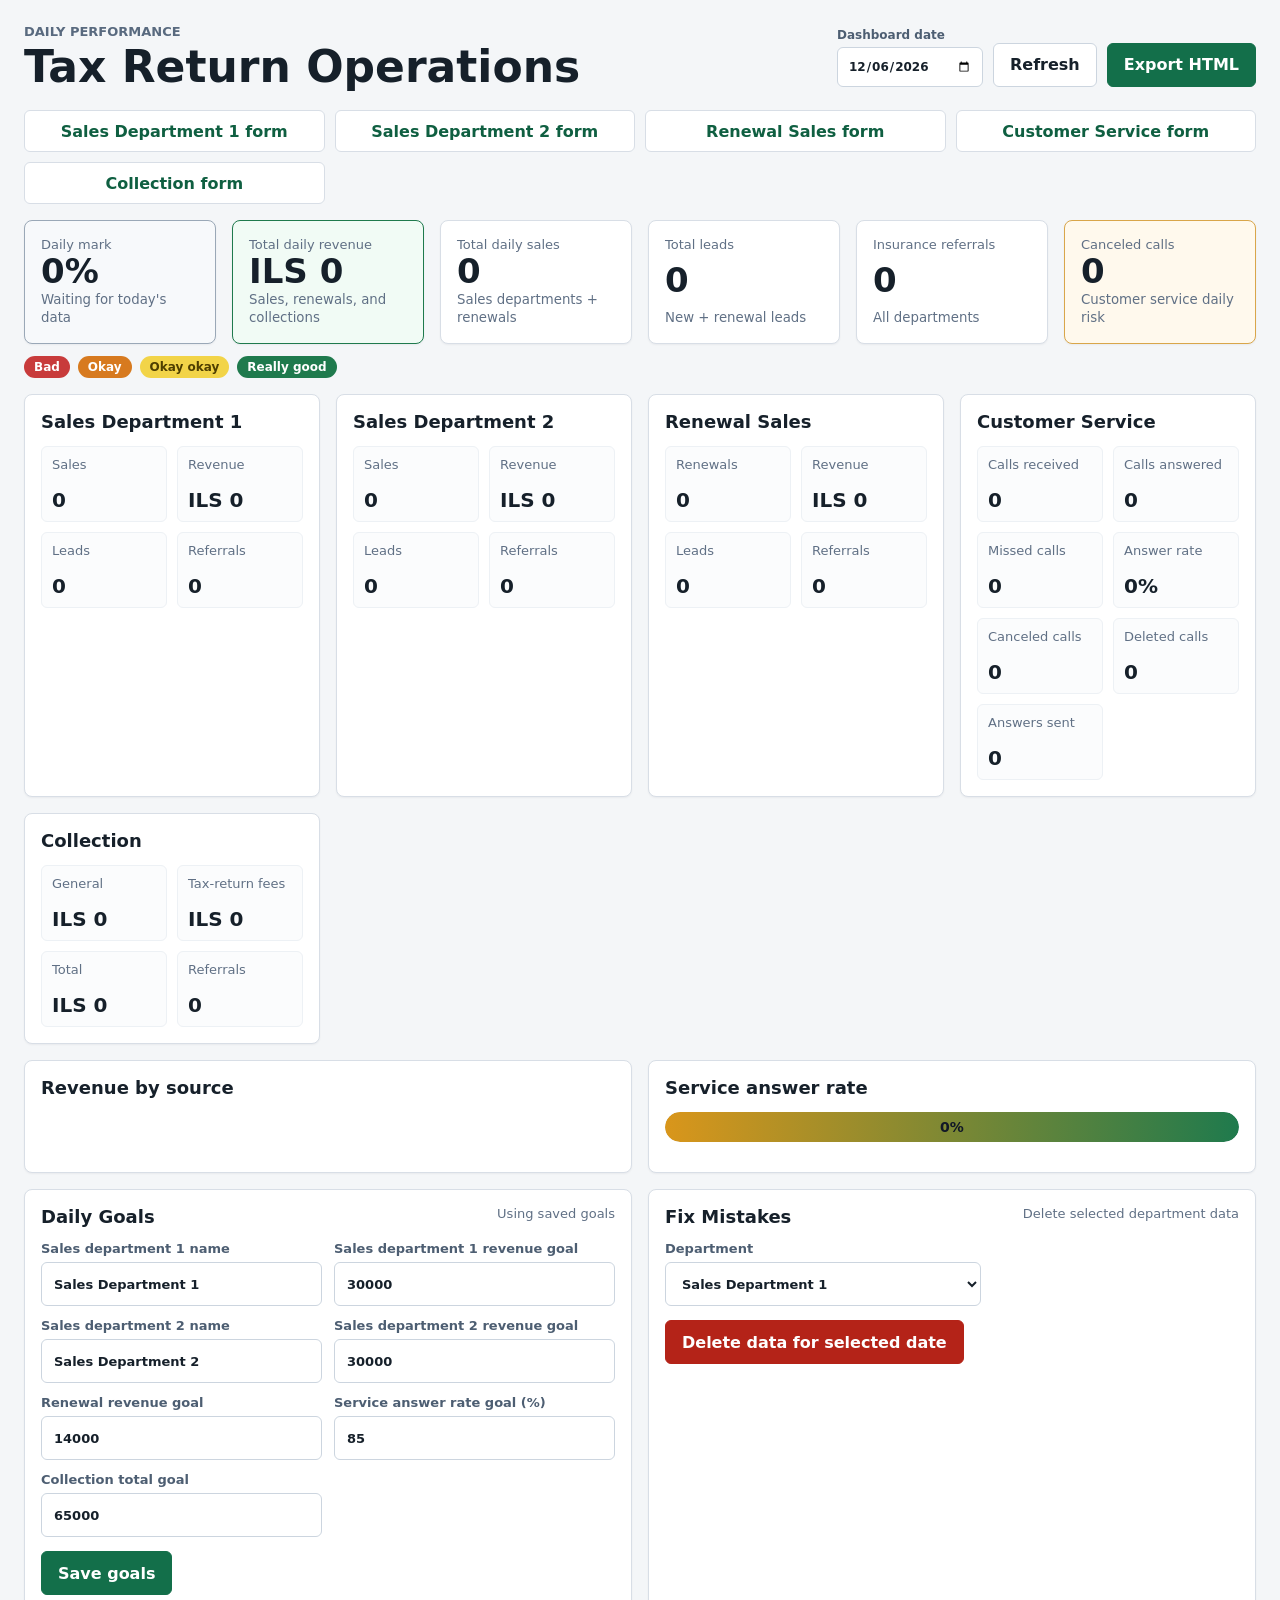
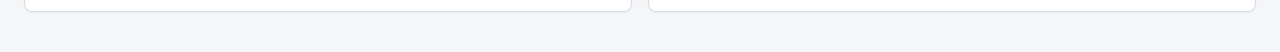
==== index.html @ f284b912 "Split sales department dashboard" ====
<!doctype html>
<html lang="en">
  <head>
    <meta charset="UTF-8" />
    <meta name="viewport" content="width=device-width, initial-scale=1.0" />
    <title>Daily Tax Return Dashboard</title>
    <link rel="stylesheet" href="styles.css" />
  </head>
  <body>
    <main class="app-shell">
      <header class="topbar">
        <div>
          <p class="eyebrow">Daily performance</p>
          <h1>Tax Return Operations</h1>
        </div>
        <div class="date-panel">
          <label>
            <span>Dashboard date</span>
            <input id="dashboardDate" type="date" />
          </label>
          <button id="refreshData" class="secondary-button" type="button">Refresh</button>
          <button id="exportHtml" class="primary-button" type="button">Export HTML</button>
        </div>
      </header>

      <section class="link-grid" aria-label="Department form links">
        <a id="newSalesFormLink" href="form.html?department=newSales">Sales Department 1 form</a>
        <a id="newSales2FormLink" href="form.html?department=newSales2">Sales Department 2 form</a>
        <a href="form.html?department=renewals">Renewal Sales form</a>
        <a href="form.html?department=service">Customer Service form</a>
        <a href="form.html?department=collection">Collection form</a>
      </section>

      <section class="summary-grid" aria-label="Executive summary">
        <article class="metric-card daily-mark-card">
          <span>Daily mark</span>
          <strong id="dailyMark">0%</strong>
          <small id="dailyMarkLabel">Waiting for today's data</small>
        </article>
        <article class="metric-card metric-card-money">
          <span>Total daily revenue</span>
          <strong id="totalRevenue">ILS 0</strong>
          <small>Sales, renewals, and collections</small>
        </article>
        <article class="metric-card">
          <span>Total daily sales</span>
          <strong id="totalSales">0</strong>
          <small>Sales departments + renewals</small>
        </article>
        <article class="metric-card">
          <span>Total leads</span>
          <strong id="totalLeads">0</strong>
          <small>New + renewal leads</small>
        </article>
        <article class="metric-card">
          <span>Insurance referrals</span>
          <strong id="totalReferrals">0</strong>
          <small>All departments</small>
        </article>
        <article class="metric-card metric-card-alert">
          <span>Canceled calls</span>
          <strong id="totalCancellations">0</strong>
          <small>Customer service daily risk</small>
        </article>
      </section>

      <section class="marker-legend" aria-label="Daily marker legend">
        <span class="marker marker-bad">Bad</span>
        <span class="marker marker-okay">Okay</span>
        <span class="marker marker-good">Okay okay</span>
        <span class="marker marker-great">Really good</span>
      </section>

      <section class="department-grid" aria-label="Department scorecards">
        <article class="department-card" data-department="newSales">
          <div class="department-header">
            <h2 id="newSalesTitle">Sales Department 1</h2>
            <span id="newSalesStatus"></span>
          </div>
          <div class="mini-metrics">
            <div><span>Sales</span><strong id="newSalesCount">0</strong></div>
            <div><span>Revenue</span><strong id="newSalesRevenue">ILS 0</strong></div>
            <div><span>Leads</span><strong id="newSalesLeads">0</strong></div>
            <div><span>Referrals</span><strong id="newSalesReferrals">0</strong></div>
          </div>
        </article>

        <article class="department-card" data-department="newSales2">
          <div class="department-header">
            <h2 id="newSales2Title">Sales Department 2</h2>
            <span id="newSales2Status"></span>
          </div>
          <div class="mini-metrics">
            <div><span>Sales</span><strong id="newSales2Count">0</strong></div>
            <div><span>Revenue</span><strong id="newSales2Revenue">ILS 0</strong></div>
            <div><span>Leads</span><strong id="newSales2Leads">0</strong></div>
            <div><span>Referrals</span><strong id="newSales2Referrals">0</strong></div>
          </div>
        </article>

        <article class="department-card" data-department="renewals">
          <div class="department-header">
            <h2>Renewal Sales</h2>
            <span id="renewalsStatus"></span>
          </div>
          <div class="mini-metrics">
            <div><span>Renewals</span><strong id="renewalSalesCount">0</strong></div>
            <div><span>Revenue</span><strong id="renewalRevenue">ILS 0</strong></div>
            <div><span>Leads</span><strong id="renewalLeads">0</strong></div>
            <div><span>Referrals</span><strong id="renewalReferrals">0</strong></div>
          </div>
        </article>

        <article class="department-card" data-department="service">
          <div class="department-header">
            <h2>Customer Service</h2>
            <span id="serviceStatus"></span>
          </div>
          <div class="mini-metrics">
            <div><span>Calls received</span><strong id="serviceIncoming">0</strong></div>
            <div><span>Calls answered</span><strong id="serviceAnswered">0</strong></div>
            <div><span>Missed calls</span><strong id="serviceMissed">0</strong></div>
            <div><span>Answer rate</span><strong id="serviceAnswerRate">0%</strong></div>
            <div><span>Canceled calls</span><strong id="serviceCanceled">0</strong></div>
            <div><span>Deleted calls</span><strong id="serviceDeleted">0</strong></div>
            <div><span>Answers sent</span><strong id="serviceAnswers">0</strong></div>
          </div>
        </article>

        <article class="department-card" data-department="collection">
          <div class="department-header">
            <h2>Collection</h2>
            <span id="collectionStatus"></span>
          </div>
          <div class="mini-metrics">
            <div><span>General</span><strong id="collectionGeneral">ILS 0</strong></div>
            <div><span>Tax-return fees</span><strong id="collectionTaxReturn">ILS 0</strong></div>
            <div><span>Total</span><strong id="collectionTotal">ILS 0</strong></div>
            <div><span>Referrals</span><strong id="collectionReferrals">0</strong></div>
          </div>
        </article>
      </section>

      <section class="visual-grid" aria-label="Management visuals">
        <article class="panel">
          <div class="panel-header">
            <h2>Revenue by source</h2>
            <span id="revenueTotalLabel"></span>
          </div>
          <div id="revenueBars" class="bar-list"></div>
        </article>

        <article class="panel">
          <div class="panel-header">
            <h2>Service answer rate</h2>
            <span id="answerRateLabel"></span>
          </div>
          <div class="gauge">
            <div id="answerRateGauge" class="gauge-fill"></div>
            <strong id="answerRateGaugeText">0%</strong>
          </div>
          <div id="serviceRiskList" class="risk-list"></div>
        </article>
      </section>

      <section class="management-grid" aria-label="Dashboard management">
        <article class="panel">
          <div class="panel-header">
            <h2>Daily Goals</h2>
            <span id="goalStatus">Using saved goals</span>
          </div>
          <div class="settings-grid">
            <label>
              <span>Sales department 1 name</span>
              <input id="salesDepartmentOneName" type="text" maxlength="40" />
            </label>
            <label>
              <span>Sales department 1 revenue goal</span>
              <input id="goalNewSalesRevenue" type="number" min="0" step="1" />
            </label>
            <label>
              <span>Sales department 2 name</span>
              <input id="salesDepartmentTwoName" type="text" maxlength="40" />
            </label>
            <label>
              <span>Sales department 2 revenue goal</span>
              <input id="goalNewSales2Revenue" type="number" min="0" step="1" />
            </label>
            <label>
              <span>Renewal revenue goal</span>
              <input id="goalRenewalRevenue" type="number" min="0" step="1" />
            </label>
            <label>
              <span>Service answer rate goal (%)</span>
              <input id="goalServiceAnswerRate" type="number" min="0" max="100" step="1" />
            </label>
            <label>
              <span>Collection total goal</span>
              <input id="goalCollectionTotal" type="number" min="0" step="1" />
            </label>
          </div>
          <div class="panel-actions">
            <button id="saveGoals" class="primary-button" type="button">Save goals</button>
          </div>
        </article>

        <article class="panel">
          <div class="panel-header">
            <h2>Fix Mistakes</h2>
            <span id="deleteStatus">Delete selected department data</span>
          </div>
          <div class="settings-grid settings-grid-compact">
            <label>
              <span>Department</span>
              <select id="deleteDepartment">
                <option value="newSales">Sales Department 1</option>
                <option value="newSales2">Sales Department 2</option>
                <option value="renewals">Renewal Sales</option>
                <option value="service">Customer Service</option>
                <option value="collection">Collection</option>
              </select>
            </label>
          </div>
          <div class="panel-actions">
            <button id="deleteDepartmentData" class="danger-button" type="button">Delete data for selected date</button>
          </div>
        </article>
      </section>

    </main>

    <script src="config.js"></script>
    <script src="app.js"></script>
  </body>
</html>
---- styles.css ----
:root {
  color: #16202a;
  background: #f4f6f8;
  font-family: Inter, ui-sans-serif, system-ui, -apple-system, BlinkMacSystemFont, "Segoe UI", sans-serif;
  font-synthesis: none;
  text-rendering: optimizeLegibility;
}

* {
  box-sizing: border-box;
}

body {
  margin: 0;
  min-width: 320px;
  min-height: 100vh;
}

button,
input,
select {
  font: inherit;
}

button,
a,
input,
select {
  -webkit-tap-highlight-color: transparent;
}

.app-shell {
  width: min(1500px, 100%);
  margin: 0 auto;
  padding: 24px;
}

.topbar {
  display: flex;
  align-items: center;
  justify-content: space-between;
  gap: 18px;
  margin-bottom: 20px;
}

.eyebrow {
  margin: 0 0 5px;
  color: #596a7f;
  font-size: 13px;
  font-weight: 800;
  letter-spacing: 0;
  text-transform: uppercase;
}

h1,
h2,
p {
  margin: 0;
  letter-spacing: 0;
}

h1 {
  font-size: clamp(28px, 4vw, 44px);
  line-height: 1.05;
}

h2 {
  font-size: 18px;
}

.date-panel {
  display: flex;
  align-items: end;
  gap: 10px;
}

.date-panel label {
  display: grid;
  gap: 5px;
  color: #4d5e72;
  font-size: 12px;
  font-weight: 800;
}

.date-panel input {
  min-height: 40px;
  border: 1px solid #ccd5df;
  border-radius: 6px;
  padding: 0 10px;
  color: #16202a;
  background: #ffffff;
}

.file-button {
  min-height: 40px;
  display: inline-flex;
  align-items: center;
  justify-content: center;
  align-self: end;
  border: 1px solid #111827;
  border-radius: 6px;
  padding: 0 14px;
  color: #ffffff;
  background: #111827;
  cursor: pointer;
  white-space: nowrap;
}

.file-button span {
  color: #ffffff;
  font-size: 14px;
}

.file-button input {
  position: absolute;
  width: 1px;
  height: 1px;
  opacity: 0;
  pointer-events: none;
}

.primary-button {
  min-height: 44px;
  border: 1px solid #136f4a;
  border-radius: 6px;
  padding: 0 16px;
  color: #ffffff;
  background: #136f4a;
  cursor: pointer;
  font-weight: 800;
}

.secondary-button,
.secondary-link {
  min-height: 44px;
  display: inline-flex;
  align-items: center;
  justify-content: center;
  border: 1px solid #ccd5df;
  border-radius: 6px;
  padding: 0 16px;
  color: #16202a;
  background: #ffffff;
  cursor: pointer;
  font-weight: 800;
  text-decoration: none;
}

.danger-button {
  min-height: 44px;
  border: 1px solid #b42318;
  border-radius: 6px;
  padding: 0 16px;
  color: #ffffff;
  background: #b42318;
  cursor: pointer;
  font-weight: 800;
}

.link-grid {
  display: grid;
  grid-template-columns: repeat(4, minmax(0, 1fr));
  gap: 10px;
  margin-bottom: 16px;
}

.link-grid a {
  min-height: 42px;
  display: inline-flex;
  align-items: center;
  justify-content: center;
  border: 1px solid #d8dee6;
  border-radius: 6px;
  color: #0f5f41;
  background: #ffffff;
  font-weight: 800;
  text-decoration: none;
}

.link-grid a:hover,
.link-grid a:focus-visible {
  outline: 2px solid #9ac7b0;
  outline-offset: 2px;
}

.summary-grid,
.department-grid,
.visual-grid,
.management-grid {
  display: grid;
  gap: 16px;
}

.summary-grid {
  grid-template-columns: repeat(6, minmax(0, 1fr));
  margin-bottom: 16px;
}

.department-grid {
  grid-template-columns: repeat(4, minmax(0, 1fr));
  margin-bottom: 16px;
}

.visual-grid,
.management-grid {
  grid-template-columns: repeat(2, minmax(0, 1fr));
  margin-bottom: 16px;
}

.metric-card,
.department-card,
.panel {
  border: 1px solid #d8dee6;
  border-radius: 8px;
  background: #ffffff;
  box-shadow: 0 1px 2px rgba(16, 24, 40, 0.05);
}

.metric-card {
  min-height: 124px;
  display: flex;
  flex-direction: column;
  justify-content: space-between;
  padding: 16px;
  overflow: hidden;
}

.metric-card span,
.mini-metrics span,
.panel-header span,
.bar-meta,
.risk-list span {
  color: #607085;
  font-size: 13px;
}

.metric-card strong {
  font-size: clamp(24px, 3vw, 34px);
  line-height: 1.05;
}

.metric-card small {
  color: #607085;
  line-height: 1.35;
}

.metric-card-money {
  border-color: #1f7a4d;
  background: #f1fbf5;
}

.metric-card-alert {
  border-color: #d9a64a;
  background: #fff9ed;
}

.daily-mark-card {
  border-color: #9aa8b7;
  background: #f7f9fb;
}

.marker-card-bad {
  border-color: #c83b3b;
  background: #fff1f1;
}

.marker-card-okay {
  border-color: #d77a1f;
  background: #fff5eb;
}

.marker-card-good {
  border-color: #d6b21e;
  background: #fffbe8;
}

.marker-card-great {
  border-color: #1f7a4d;
  background: #f1fbf5;
}

.marker-legend {
  display: flex;
  gap: 8px;
  flex-wrap: wrap;
  margin: -4px 0 16px;
}

.marker {
  display: inline-flex;
  align-items: center;
  justify-content: center;
  border-radius: 999px;
  padding: 5px 10px;
  font-size: 12px;
  font-weight: 900;
  line-height: 1;
  white-space: nowrap;
}

.marker-bad {
  color: #ffffff;
  background: #c83b3b;
}

.marker-okay {
  color: #ffffff;
  background: #d77a1f;
}

.marker-good {
  color: #4f3f00;
  background: #f2d448;
}

.marker-great {
  color: #ffffff;
  background: #1f7a4d;
}

.department-card,
.panel {
  padding: 16px;
  min-width: 0;
}

.form-shell {
  width: min(920px, 100%);
}

.form-panel {
  margin-bottom: 16px;
}

.form-grid {
  display: grid;
  grid-template-columns: repeat(2, minmax(0, 1fr));
  gap: 14px;
  margin-bottom: 14px;
}

.form-grid label {
  display: grid;
  gap: 6px;
  color: #4d5e72;
  font-size: 13px;
  font-weight: 800;
}

.settings-grid {
  display: grid;
  grid-template-columns: repeat(2, minmax(0, 1fr));
  gap: 12px;
}

.settings-grid-compact {
  grid-template-columns: minmax(220px, 0.55fr);
}

.settings-grid label {
  display: grid;
  gap: 6px;
  color: #4d5e72;
  font-size: 13px;
  font-weight: 800;
}

.settings-grid input,
.settings-grid select {
  min-height: 44px;
  border: 1px solid #ccd5df;
  border-radius: 6px;
  padding: 0 12px;
  color: #16202a;
  background: #ffffff;
}

.panel-actions {
  display: flex;
  gap: 10px;
  flex-wrap: wrap;
  margin-top: 14px;
}

.form-grid input {
  min-height: 48px;
  border: 1px solid #ccd5df;
  border-radius: 6px;
  padding: 0 12px;
  color: #16202a;
  background: #ffffff;
  font-size: 16px;
}

.form-actions {
  display: flex;
  gap: 10px;
  flex-wrap: wrap;
}

.steps {
  margin: 0;
  padding-left: 20px;
  color: #344154;
  line-height: 1.7;
}

.department-header,
.panel-header {
  display: flex;
  align-items: flex-start;
  justify-content: space-between;
  gap: 12px;
  margin-bottom: 14px;
}

.department-header .marker {
  flex: 0 0 auto;
}

.mini-metrics {
  display: grid;
  grid-template-columns: repeat(2, minmax(0, 1fr));
  gap: 10px;
}

.mini-metrics div {
  min-height: 76px;
  display: grid;
  align-content: space-between;
  gap: 8px;
  border: 1px solid #edf1f5;
  border-radius: 6px;
  padding: 10px;
  background: #fbfcfd;
}

.mini-metrics strong {
  font-size: 20px;
  line-height: 1.1;
}

.bar-list {
  display: grid;
  gap: 14px;
}

.bar-row {
  display: grid;
  grid-template-columns: minmax(150px, 0.85fr) minmax(150px, 1.4fr) minmax(110px, auto);
  align-items: center;
  gap: 14px;
}

.bar-label {
  display: grid;
  gap: 3px;
  min-width: 0;
}

.bar-label strong {
  overflow: hidden;
  text-overflow: ellipsis;
  white-space: nowrap;
}

.bar-track {
  height: 13px;
  border-radius: 999px;
  overflow: hidden;
  background: #e7ecf2;
}

.bar-track div {
  height: 100%;
  border-radius: inherit;
  background: linear-gradient(90deg, #136f4a, #2f9e44);
}

.bar-value {
  text-align: right;
  font-weight: 800;
}

.gauge {
  position: relative;
  height: 30px;
  border-radius: 999px;
  overflow: hidden;
  background: #e7ecf2;
}

.gauge-fill {
  height: 100%;
  border-radius: inherit;
  background: linear-gradient(90deg, #d9961b, #1f7a4d);
}

.gauge strong {
  position: absolute;
  inset: 0;
  display: grid;
  place-items: center;
  color: #111827;
  font-size: 14px;
}

.risk-list {
  display: grid;
  gap: 10px;
  margin-top: 14px;
}

.risk-item {
  display: flex;
  justify-content: space-between;
  gap: 12px;
  border: 1px solid #edf1f5;
  border-radius: 6px;
  padding: 10px 12px;
  background: #fbfcfd;
}

.table-wrap {
  width: 100%;
  overflow-x: auto;
}

table {
  width: 100%;
  border-collapse: collapse;
  font-size: 14px;
}

th,
td {
  padding: 11px 10px;
  border-bottom: 1px solid #eef1f4;
  text-align: left;
  white-space: nowrap;
}

th {
  color: #607085;
  font-size: 12px;
  text-transform: uppercase;
}

tbody tr:last-child td {
  border-bottom: 0;
}

@media (max-width: 1240px) {
  .summary-grid {
    grid-template-columns: repeat(3, minmax(0, 1fr));
  }

  .department-grid {
    grid-template-columns: repeat(2, minmax(0, 1fr));
  }

  .link-grid {
    grid-template-columns: repeat(2, minmax(0, 1fr));
  }
}

@media (max-width: 900px) {
  .visual-grid,
  .management-grid {
    grid-template-columns: 1fr;
  }
}

@media (max-width: 620px) {
  :root {
    background: #ffffff;
  }

  .app-shell {
    padding: 14px;
  }

  .topbar {
    position: sticky;
    top: 0;
    z-index: 10;
    margin: -14px -14px 14px;
    padding: 14px;
    border-bottom: 1px solid #e5eaf0;
    background: rgba(255, 255, 255, 0.96);
    backdrop-filter: blur(8px);
  }

  .topbar,
  .department-header,
  .panel-header {
    align-items: stretch;
    flex-direction: column;
  }

  .date-panel {
    display: grid;
    grid-template-columns: 1fr;
    align-items: stretch;
    gap: 8px;
  }

  h1 {
    font-size: 28px;
    line-height: 1.1;
  }

  h2 {
    font-size: 17px;
  }

  .eyebrow {
    font-size: 12px;
  }

  .date-panel input,
  .primary-button,
  .danger-button,
  .secondary-button,
  .secondary-link {
    width: 100%;
    min-height: 48px;
  }

  .link-grid a {
    min-height: 48px;
    justify-content: flex-start;
    padding: 0 14px;
  }

  .summary-grid,
  .department-grid,
  .link-grid,
  .form-grid,
  .settings-grid,
  .mini-metrics {
    grid-template-columns: 1fr;
  }

  .summary-grid,
  .department-grid,
  .visual-grid,
  .management-grid {
    gap: 12px;
  }

  .metric-card {
    min-height: 104px;
    padding: 14px;
  }

  .metric-card strong {
    font-size: 28px;
  }

  .department-card,
  .panel {
    padding: 14px;
    border-radius: 0;
    margin-right: -14px;
    margin-left: -14px;
    border-right: 0;
    border-left: 0;
    box-shadow: none;
  }

  .form-shell .panel {
    margin-right: 0;
    margin-left: 0;
    border-right: 1px solid #d8dee6;
    border-left: 1px solid #d8dee6;
    border-radius: 8px;
  }

  .form-actions {
    position: sticky;
    bottom: 0;
    z-index: 8;
    display: grid;
    grid-template-columns: 1fr;
    margin: 0 -14px -14px;
    padding: 12px 14px;
    border-top: 1px solid #e5eaf0;
    background: rgba(255, 255, 255, 0.96);
    backdrop-filter: blur(8px);
  }

  .form-actions .secondary-button {
    min-height: 42px;
  }

  .form-grid {
    gap: 12px;
  }

  .form-grid label {
    font-size: 14px;
  }

  .form-grid input {
    min-height: 52px;
    font-size: 18px;
  }

  .mini-metrics div {
    min-height: 68px;
  }

  .bar-row {
    grid-template-columns: 1fr;
    gap: 8px;
  }

  .bar-value {
    text-align: left;
  }

  table,
  thead,
  tbody,
  tr,
  td {
    display: block;
    width: 100%;
  }

  thead {
    position: absolute;
    width: 1px;
    height: 1px;
    overflow: hidden;
    clip: rect(0, 0, 0, 0);
  }

  tr {
    margin-bottom: 12px;
    border: 1px solid #d8dee6;
    border-radius: 8px;
    background: #ffffff;
    overflow: hidden;
  }

  td {
    display: grid;
    grid-template-columns: minmax(110px, 38%) minmax(0, 1fr);
    gap: 10px;
    padding: 10px 12px;
    white-space: normal;
    word-break: break-word;
  }

  td::before {
    content: attr(data-label);
    color: #607085;
    font-size: 12px;
    font-weight: 800;
    text-transform: uppercase;
  }

  .steps {
    padding-left: 18px;
    font-size: 14px;
  }
}
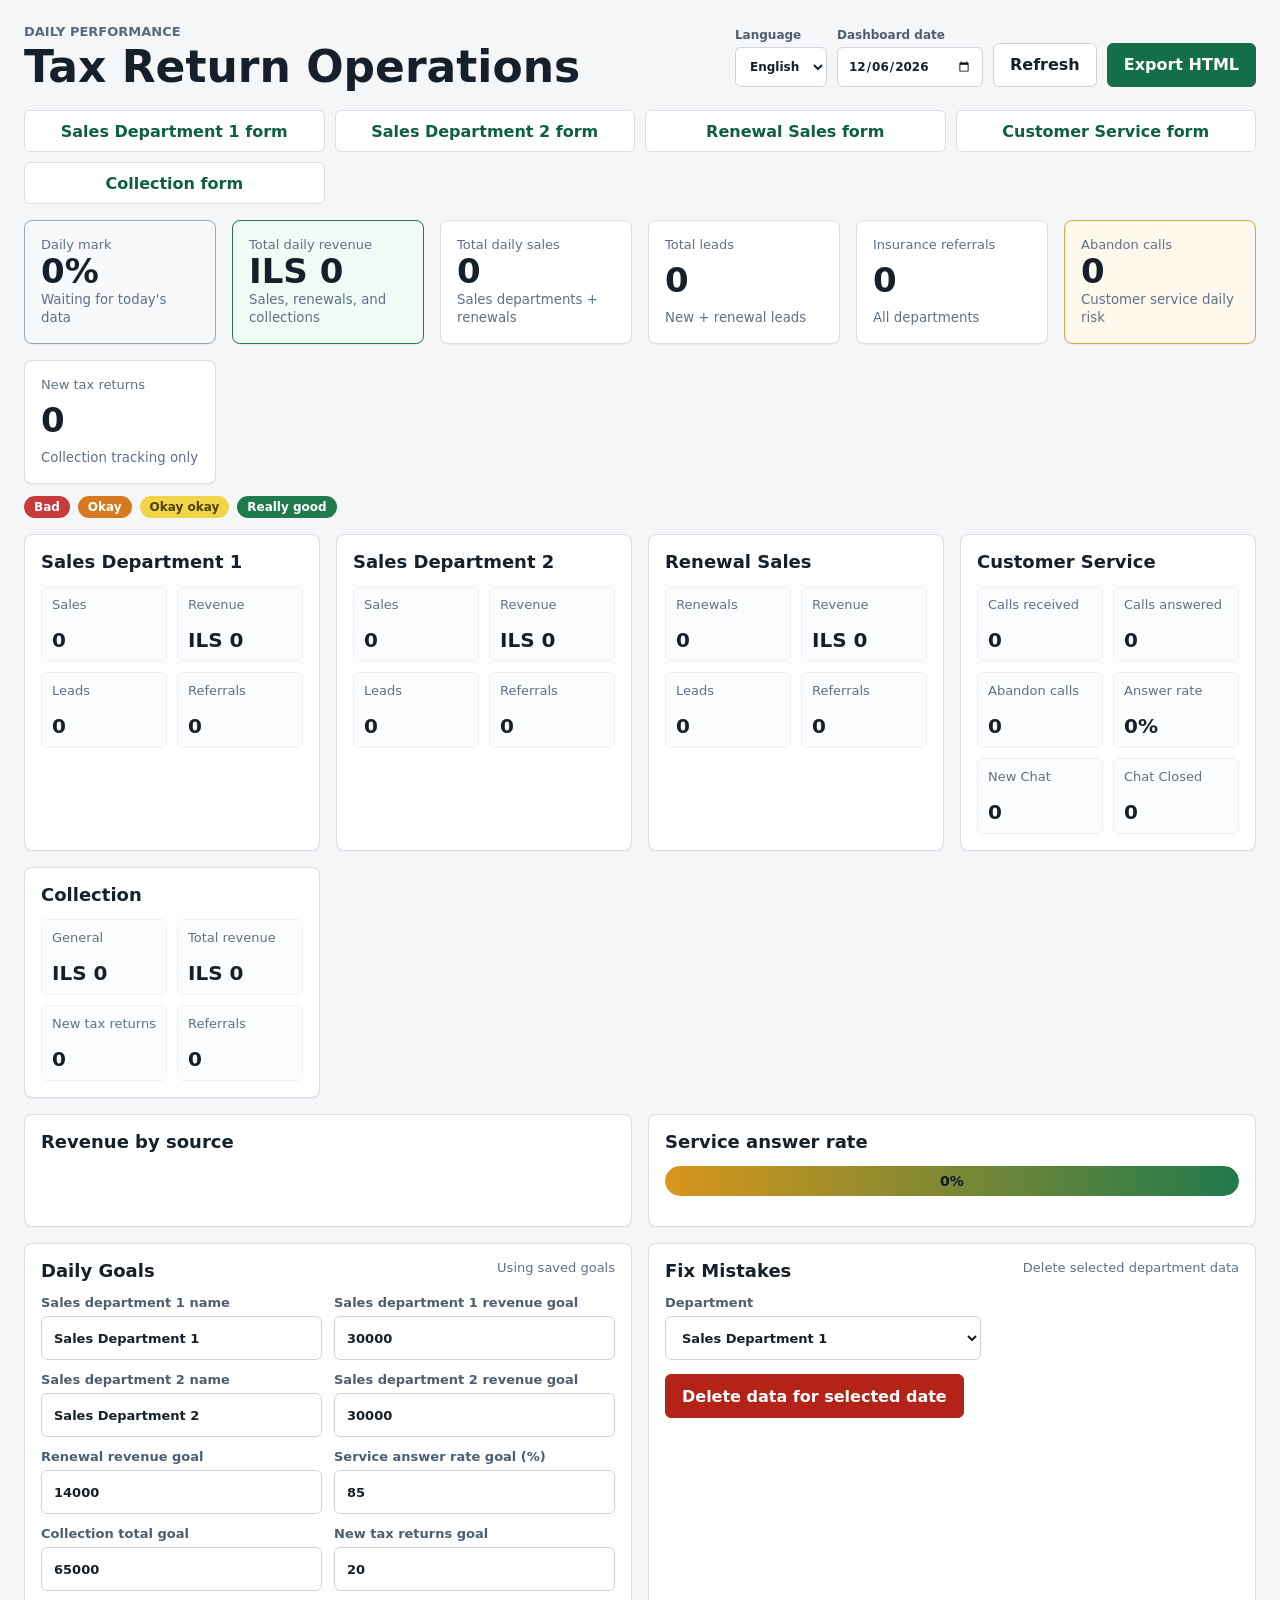
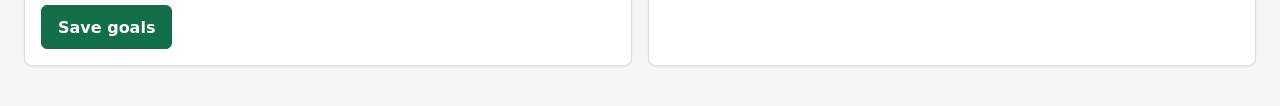
==== commit e30c876e: "Update service collection fields and add Hebrew" ====
--- a/index.html
+++ b/index.html
@@ -15,6 +15,13 @@
         </div>
         <div class="date-panel">
           <label>
+            <span id="languageLabel">Language</span>
+            <select id="languageSelect">
+              <option value="en">English</option>
+              <option value="he">עברית</option>
+            </select>
+          </label>
+          <label>
             <span>Dashboard date</span>
             <input id="dashboardDate" type="date" />
           </label>
@@ -58,9 +65,14 @@
           <small>All departments</small>
         </article>
         <article class="metric-card metric-card-alert">
-          <span>Canceled calls</span>
-          <strong id="totalCancellations">0</strong>
+          <span>Abandon calls</span>
+          <strong id="totalAbandonCalls">0</strong>
           <small>Customer service daily risk</small>
+        </article>
+        <article class="metric-card">
+          <span>New tax returns</span>
+          <strong id="totalNewTaxReturns">0</strong>
+          <small>Collection tracking only</small>
         </article>
       </section>
 
@@ -119,11 +131,10 @@
           <div class="mini-metrics">
             <div><span>Calls received</span><strong id="serviceIncoming">0</strong></div>
             <div><span>Calls answered</span><strong id="serviceAnswered">0</strong></div>
-            <div><span>Missed calls</span><strong id="serviceMissed">0</strong></div>
+            <div><span>Abandon calls</span><strong id="serviceAbandonCalls">0</strong></div>
             <div><span>Answer rate</span><strong id="serviceAnswerRate">0%</strong></div>
-            <div><span>Canceled calls</span><strong id="serviceCanceled">0</strong></div>
-            <div><span>Deleted calls</span><strong id="serviceDeleted">0</strong></div>
-            <div><span>Answers sent</span><strong id="serviceAnswers">0</strong></div>
+            <div><span>New Chat</span><strong id="serviceNewChat">0</strong></div>
+            <div><span>Chat Closed</span><strong id="serviceChatClosed">0</strong></div>
           </div>
         </article>
 
@@ -134,8 +145,8 @@
           </div>
           <div class="mini-metrics">
             <div><span>General</span><strong id="collectionGeneral">ILS 0</strong></div>
-            <div><span>Tax-return fees</span><strong id="collectionTaxReturn">ILS 0</strong></div>
-            <div><span>Total</span><strong id="collectionTotal">ILS 0</strong></div>
+            <div><span>Total revenue</span><strong id="collectionTotal">ILS 0</strong></div>
+            <div><span>New tax returns</span><strong id="collectionNewTaxReturns">0</strong></div>
             <div><span>Referrals</span><strong id="collectionReferrals">0</strong></div>
           </div>
         </article>
@@ -197,6 +208,10 @@
             <label>
               <span>Collection total goal</span>
               <input id="goalCollectionTotal" type="number" min="0" step="1" />
+            </label>
+            <label>
+              <span>New tax returns goal</span>
+              <input id="goalNewTaxReturns" type="number" min="0" step="1" />
             </label>
           </div>
           <div class="panel-actions">
--- a/styles.css
+++ b/styles.css
@@ -82,13 +82,22 @@
   font-weight: 800;
 }
 
-.date-panel input {
+.date-panel input,
+.date-panel select {
   min-height: 40px;
   border: 1px solid #ccd5df;
   border-radius: 6px;
   padding: 0 10px;
   color: #16202a;
   background: #ffffff;
+}
+
+[dir="rtl"] {
+  text-align: right;
+}
+
+[dir="rtl"] .bar-value {
+  text-align: left;
 }
 
 .file-button {
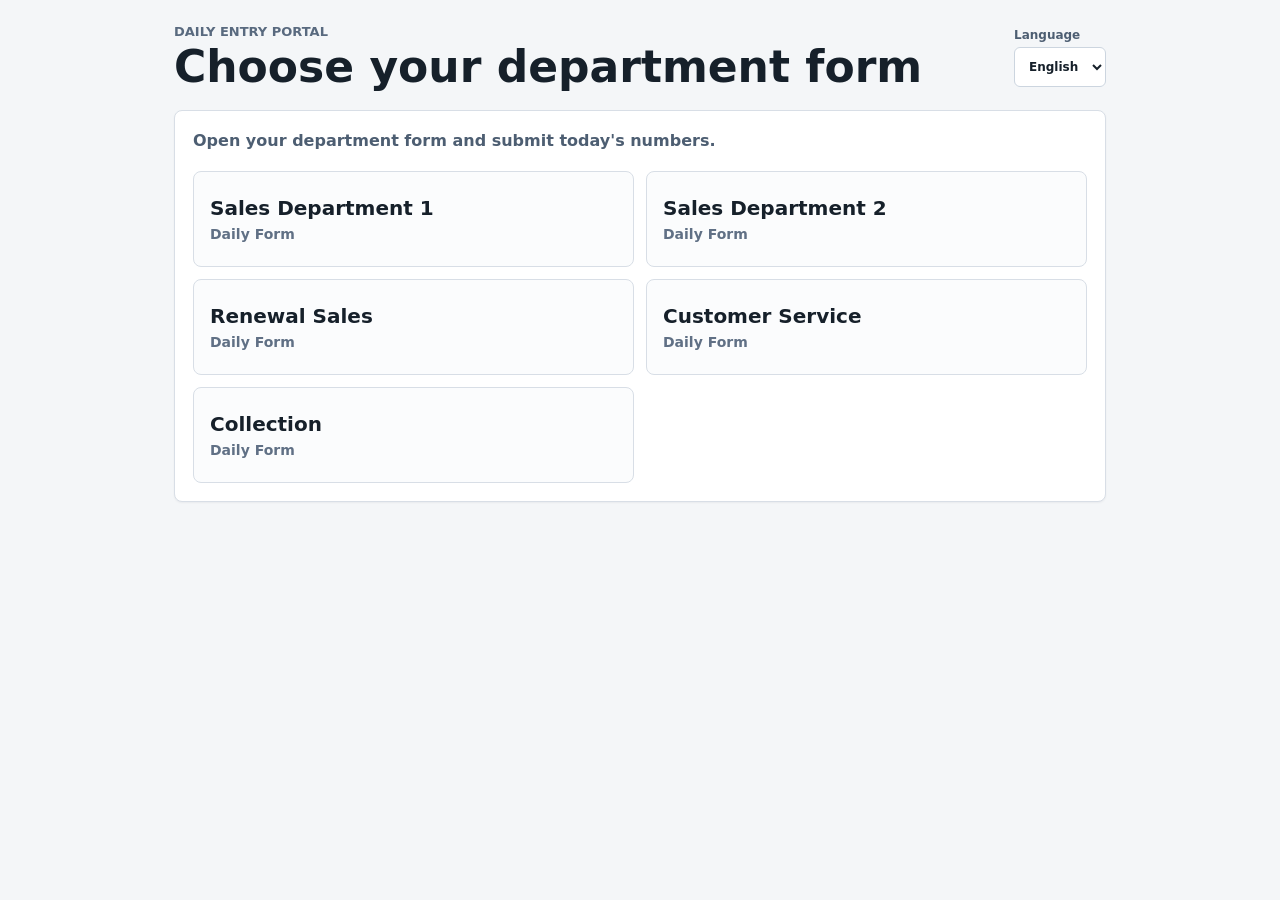
==== commit 9a50ca4d: "Add form portal and manager dashboard gate" ====
--- a/index.html
+++ b/index.html
@@ -3,248 +3,57 @@
   <head>
     <meta charset="UTF-8" />
     <meta name="viewport" content="width=device-width, initial-scale=1.0" />
-    <title>Daily Tax Return Dashboard</title>
+    <title>Daily Department Forms</title>
     <link rel="stylesheet" href="styles.css" />
   </head>
   <body>
-    <main class="app-shell">
+    <main class="app-shell portal-shell">
       <header class="topbar">
         <div>
-          <p class="eyebrow">Daily performance</p>
-          <h1>Tax Return Operations</h1>
+          <p class="eyebrow" data-i18n="Daily entry portal">Daily entry portal</p>
+          <h1 data-i18n="Choose your department form">Choose your department form</h1>
         </div>
         <div class="date-panel">
           <label>
-            <span id="languageLabel">Language</span>
+            <span data-i18n="Language">Language</span>
             <select id="languageSelect">
               <option value="en">English</option>
               <option value="he">עברית</option>
             </select>
           </label>
-          <label>
-            <span>Dashboard date</span>
-            <input id="dashboardDate" type="date" />
-          </label>
-          <button id="refreshData" class="secondary-button" type="button">Refresh</button>
-          <button id="exportHtml" class="primary-button" type="button">Export HTML</button>
         </div>
       </header>
 
-      <section class="link-grid" aria-label="Department form links">
-        <a id="newSalesFormLink" href="form.html?department=newSales">Sales Department 1 form</a>
-        <a id="newSales2FormLink" href="form.html?department=newSales2">Sales Department 2 form</a>
-        <a href="form.html?department=renewals">Renewal Sales form</a>
-        <a href="form.html?department=service">Customer Service form</a>
-        <a href="form.html?department=collection">Collection form</a>
+      <section class="portal-panel">
+        <p data-i18n="Open your department form and submit today's numbers.">
+          Open your department form and submit today's numbers.
+        </p>
+        <div class="portal-grid" aria-label="Department form links">
+          <a id="newSalesFormLink" href="form.html?department=newSales">
+            <strong data-i18n="Sales Department 1">Sales Department 1</strong>
+            <span data-i18n="Daily Form">Daily Form</span>
+          </a>
+          <a id="newSales2FormLink" href="form.html?department=newSales2">
+            <strong data-i18n="Sales Department 2">Sales Department 2</strong>
+            <span data-i18n="Daily Form">Daily Form</span>
+          </a>
+          <a href="form.html?department=renewals">
+            <strong data-i18n="Renewal Sales">Renewal Sales</strong>
+            <span data-i18n="Daily Form">Daily Form</span>
+          </a>
+          <a href="form.html?department=service">
+            <strong data-i18n="Customer Service">Customer Service</strong>
+            <span data-i18n="Daily Form">Daily Form</span>
+          </a>
+          <a href="form.html?department=collection">
+            <strong data-i18n="Collection">Collection</strong>
+            <span data-i18n="Daily Form">Daily Form</span>
+          </a>
+        </div>
       </section>
-
-      <section class="summary-grid" aria-label="Executive summary">
-        <article class="metric-card daily-mark-card">
-          <span>Daily mark</span>
-          <strong id="dailyMark">0%</strong>
-          <small id="dailyMarkLabel">Waiting for today's data</small>
-        </article>
-        <article class="metric-card metric-card-money">
-          <span>Total daily revenue</span>
-          <strong id="totalRevenue">ILS 0</strong>
-          <small>Sales, renewals, and collections</small>
-        </article>
-        <article class="metric-card">
-          <span>Total daily sales</span>
-          <strong id="totalSales">0</strong>
-          <small>Sales departments + renewals</small>
-        </article>
-        <article class="metric-card">
-          <span>Total leads</span>
-          <strong id="totalLeads">0</strong>
-          <small>New + renewal leads</small>
-        </article>
-        <article class="metric-card">
-          <span>Insurance referrals</span>
-          <strong id="totalReferrals">0</strong>
-          <small>All departments</small>
-        </article>
-        <article class="metric-card metric-card-alert">
-          <span>Abandon calls</span>
-          <strong id="totalAbandonCalls">0</strong>
-          <small>Customer service daily risk</small>
-        </article>
-        <article class="metric-card">
-          <span>New tax returns</span>
-          <strong id="totalNewTaxReturns">0</strong>
-          <small>Collection tracking only</small>
-        </article>
-      </section>
-
-      <section class="marker-legend" aria-label="Daily marker legend">
-        <span class="marker marker-bad">Bad</span>
-        <span class="marker marker-okay">Okay</span>
-        <span class="marker marker-good">Okay okay</span>
-        <span class="marker marker-great">Really good</span>
-      </section>
-
-      <section class="department-grid" aria-label="Department scorecards">
-        <article class="department-card" data-department="newSales">
-          <div class="department-header">
-            <h2 id="newSalesTitle">Sales Department 1</h2>
-            <span id="newSalesStatus"></span>
-          </div>
-          <div class="mini-metrics">
-            <div><span>Sales</span><strong id="newSalesCount">0</strong></div>
-            <div><span>Revenue</span><strong id="newSalesRevenue">ILS 0</strong></div>
-            <div><span>Leads</span><strong id="newSalesLeads">0</strong></div>
-            <div><span>Referrals</span><strong id="newSalesReferrals">0</strong></div>
-          </div>
-        </article>
-
-        <article class="department-card" data-department="newSales2">
-          <div class="department-header">
-            <h2 id="newSales2Title">Sales Department 2</h2>
-            <span id="newSales2Status"></span>
-          </div>
-          <div class="mini-metrics">
-            <div><span>Sales</span><strong id="newSales2Count">0</strong></div>
-            <div><span>Revenue</span><strong id="newSales2Revenue">ILS 0</strong></div>
-            <div><span>Leads</span><strong id="newSales2Leads">0</strong></div>
-            <div><span>Referrals</span><strong id="newSales2Referrals">0</strong></div>
-          </div>
-        </article>
-
-        <article class="department-card" data-department="renewals">
-          <div class="department-header">
-            <h2>Renewal Sales</h2>
-            <span id="renewalsStatus"></span>
-          </div>
-          <div class="mini-metrics">
-            <div><span>Renewals</span><strong id="renewalSalesCount">0</strong></div>
-            <div><span>Revenue</span><strong id="renewalRevenue">ILS 0</strong></div>
-            <div><span>Leads</span><strong id="renewalLeads">0</strong></div>
-            <div><span>Referrals</span><strong id="renewalReferrals">0</strong></div>
-          </div>
-        </article>
-
-        <article class="department-card" data-department="service">
-          <div class="department-header">
-            <h2>Customer Service</h2>
-            <span id="serviceStatus"></span>
-          </div>
-          <div class="mini-metrics">
-            <div><span>Calls received</span><strong id="serviceIncoming">0</strong></div>
-            <div><span>Calls answered</span><strong id="serviceAnswered">0</strong></div>
-            <div><span>Abandon calls</span><strong id="serviceAbandonCalls">0</strong></div>
-            <div><span>Answer rate</span><strong id="serviceAnswerRate">0%</strong></div>
-            <div><span>New Chat</span><strong id="serviceNewChat">0</strong></div>
-            <div><span>Chat Closed</span><strong id="serviceChatClosed">0</strong></div>
-          </div>
-        </article>
-
-        <article class="department-card" data-department="collection">
-          <div class="department-header">
-            <h2>Collection</h2>
-            <span id="collectionStatus"></span>
-          </div>
-          <div class="mini-metrics">
-            <div><span>General</span><strong id="collectionGeneral">ILS 0</strong></div>
-            <div><span>Total revenue</span><strong id="collectionTotal">ILS 0</strong></div>
-            <div><span>New tax returns</span><strong id="collectionNewTaxReturns">0</strong></div>
-            <div><span>Referrals</span><strong id="collectionReferrals">0</strong></div>
-          </div>
-        </article>
-      </section>
-
-      <section class="visual-grid" aria-label="Management visuals">
-        <article class="panel">
-          <div class="panel-header">
-            <h2>Revenue by source</h2>
-            <span id="revenueTotalLabel"></span>
-          </div>
-          <div id="revenueBars" class="bar-list"></div>
-        </article>
-
-        <article class="panel">
-          <div class="panel-header">
-            <h2>Service answer rate</h2>
-            <span id="answerRateLabel"></span>
-          </div>
-          <div class="gauge">
-            <div id="answerRateGauge" class="gauge-fill"></div>
-            <strong id="answerRateGaugeText">0%</strong>
-          </div>
-          <div id="serviceRiskList" class="risk-list"></div>
-        </article>
-      </section>
-
-      <section class="management-grid" aria-label="Dashboard management">
-        <article class="panel">
-          <div class="panel-header">
-            <h2>Daily Goals</h2>
-            <span id="goalStatus">Using saved goals</span>
-          </div>
-          <div class="settings-grid">
-            <label>
-              <span>Sales department 1 name</span>
-              <input id="salesDepartmentOneName" type="text" maxlength="40" />
-            </label>
-            <label>
-              <span>Sales department 1 revenue goal</span>
-              <input id="goalNewSalesRevenue" type="number" min="0" step="1" />
-            </label>
-            <label>
-              <span>Sales department 2 name</span>
-              <input id="salesDepartmentTwoName" type="text" maxlength="40" />
-            </label>
-            <label>
-              <span>Sales department 2 revenue goal</span>
-              <input id="goalNewSales2Revenue" type="number" min="0" step="1" />
-            </label>
-            <label>
-              <span>Renewal revenue goal</span>
-              <input id="goalRenewalRevenue" type="number" min="0" step="1" />
-            </label>
-            <label>
-              <span>Service answer rate goal (%)</span>
-              <input id="goalServiceAnswerRate" type="number" min="0" max="100" step="1" />
-            </label>
-            <label>
-              <span>Collection total goal</span>
-              <input id="goalCollectionTotal" type="number" min="0" step="1" />
-            </label>
-            <label>
-              <span>New tax returns goal</span>
-              <input id="goalNewTaxReturns" type="number" min="0" step="1" />
-            </label>
-          </div>
-          <div class="panel-actions">
-            <button id="saveGoals" class="primary-button" type="button">Save goals</button>
-          </div>
-        </article>
-
-        <article class="panel">
-          <div class="panel-header">
-            <h2>Fix Mistakes</h2>
-            <span id="deleteStatus">Delete selected department data</span>
-          </div>
-          <div class="settings-grid settings-grid-compact">
-            <label>
-              <span>Department</span>
-              <select id="deleteDepartment">
-                <option value="newSales">Sales Department 1</option>
-                <option value="newSales2">Sales Department 2</option>
-                <option value="renewals">Renewal Sales</option>
-                <option value="service">Customer Service</option>
-                <option value="collection">Collection</option>
-              </select>
-            </label>
-          </div>
-          <div class="panel-actions">
-            <button id="deleteDepartmentData" class="danger-button" type="button">Delete data for selected date</button>
-          </div>
-        </article>
-      </section>
-
     </main>
 
     <script src="config.js"></script>
-    <script src="app.js"></script>
+    <script src="portal.js"></script>
   </body>
 </html>
--- a/styles.css
+++ b/styles.css
@@ -337,6 +337,61 @@
   width: min(920px, 100%);
 }
 
+.portal-shell {
+  width: min(980px, 100%);
+}
+
+.portal-panel {
+  display: grid;
+  gap: 18px;
+  border: 1px solid #d8dee6;
+  border-radius: 8px;
+  padding: 18px;
+  background: #ffffff;
+  box-shadow: 0 1px 2px rgba(16, 24, 40, 0.05);
+}
+
+.portal-panel p {
+  color: #4d5e72;
+  font-weight: 700;
+  line-height: 1.5;
+}
+
+.portal-grid {
+  display: grid;
+  grid-template-columns: repeat(2, minmax(0, 1fr));
+  gap: 12px;
+}
+
+.portal-grid a {
+  min-height: 96px;
+  display: grid;
+  align-content: center;
+  gap: 6px;
+  border: 1px solid #d8dee6;
+  border-radius: 8px;
+  padding: 16px;
+  color: #16202a;
+  background: #fbfcfd;
+  text-decoration: none;
+}
+
+.portal-grid a:hover,
+.portal-grid a:focus-visible {
+  outline: 2px solid #9ac7b0;
+  outline-offset: 2px;
+}
+
+.portal-grid strong {
+  font-size: 20px;
+}
+
+.portal-grid span {
+  color: #607085;
+  font-size: 14px;
+  font-weight: 800;
+}
+
 .form-panel {
   margin-bottom: 16px;
 }
@@ -645,6 +700,7 @@
   .summary-grid,
   .department-grid,
   .link-grid,
+  .portal-grid,
   .form-grid,
   .settings-grid,
   .mini-metrics {
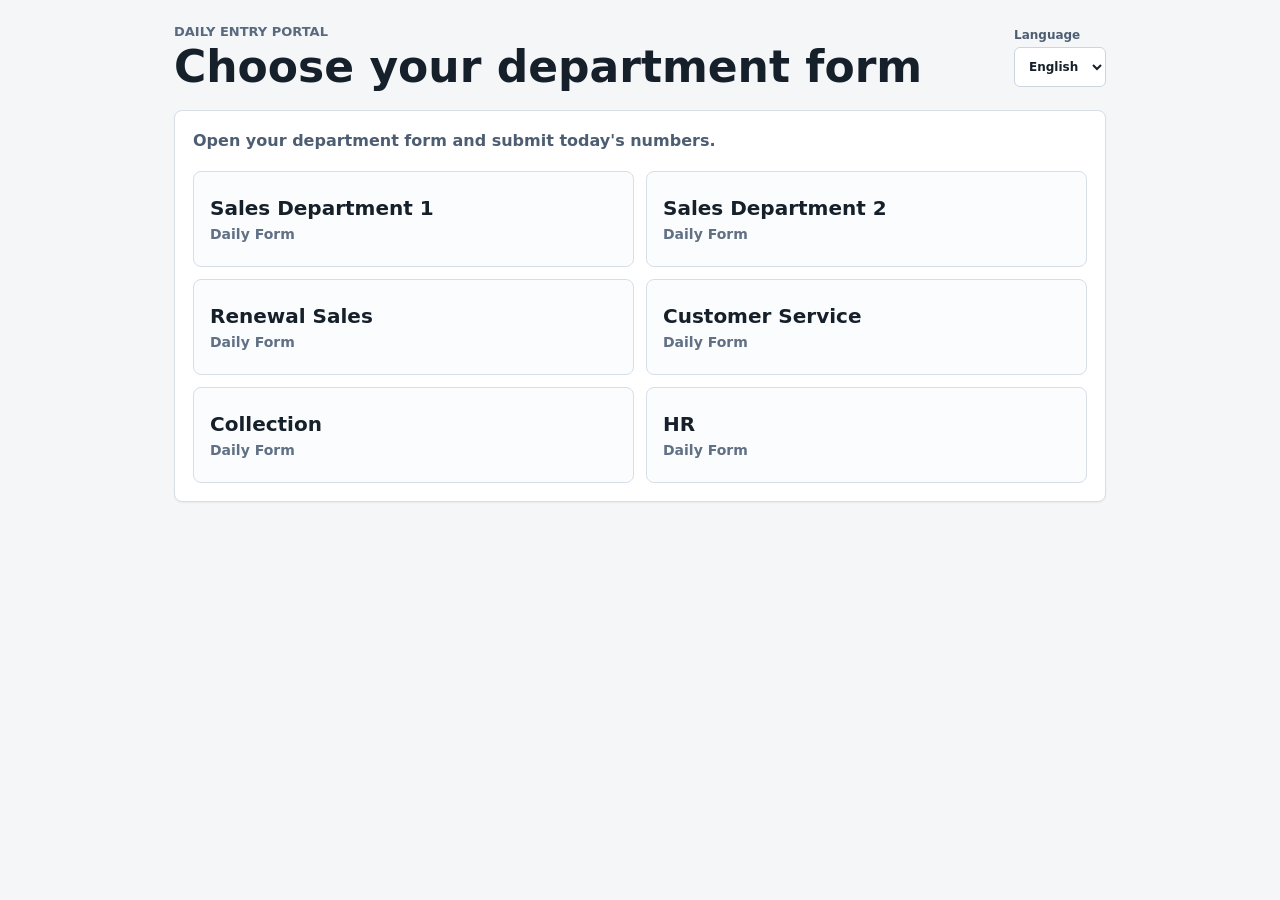
==== commit 6d89dd9b: "Add HR department tracking" ====
--- a/index.html
+++ b/index.html
@@ -49,6 +49,10 @@
             <strong data-i18n="Collection">Collection</strong>
             <span data-i18n="Daily Form">Daily Form</span>
           </a>
+          <a href="form.html?department=hr">
+            <strong data-i18n="HR">HR</strong>
+            <span data-i18n="Daily Form">Daily Form</span>
+          </a>
         </div>
       </section>
     </main>
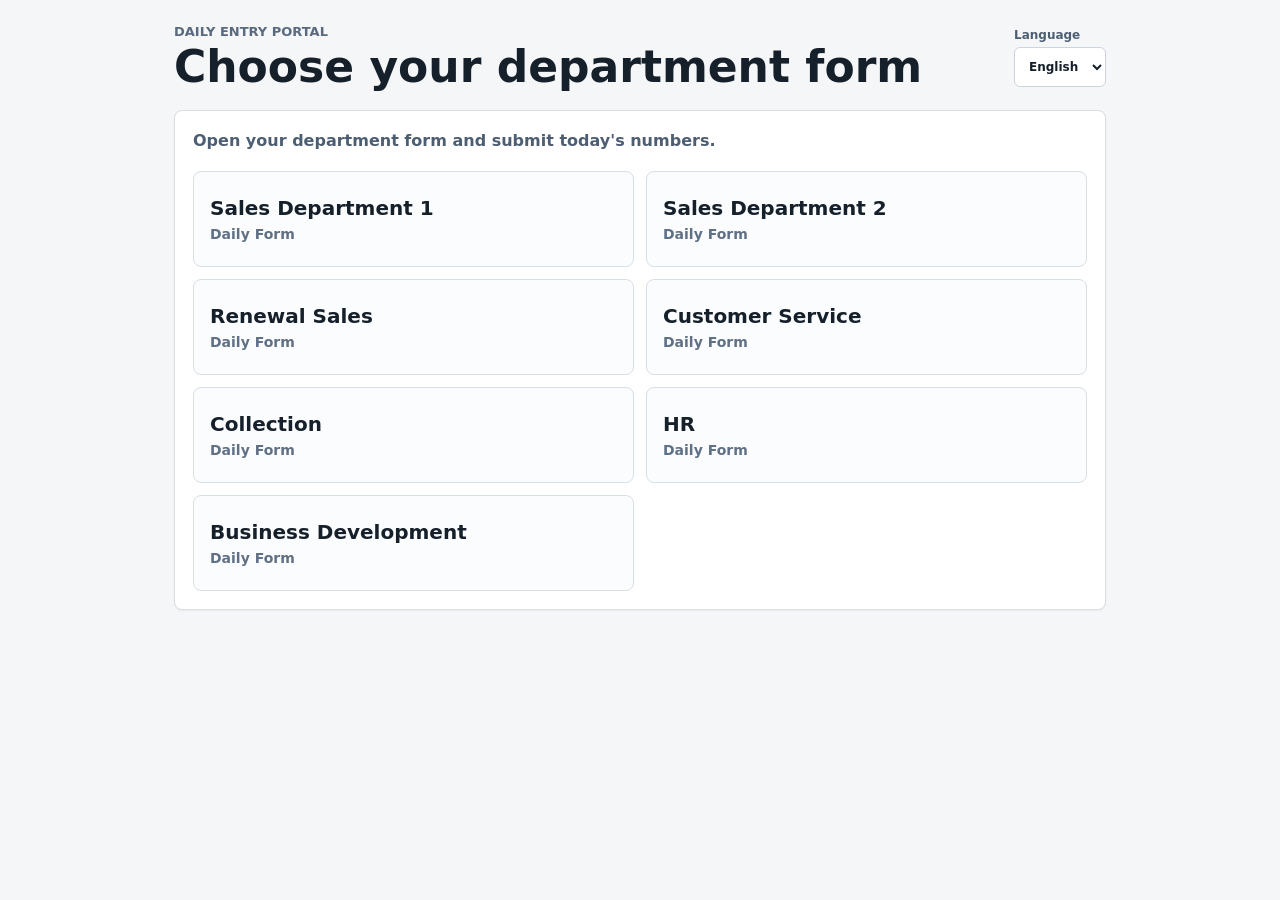
==== commit 5c80c3d0: "Add business development tracking" ====
--- a/index.html
+++ b/index.html
@@ -53,6 +53,10 @@
             <strong data-i18n="HR">HR</strong>
             <span data-i18n="Daily Form">Daily Form</span>
           </a>
+          <a href="form.html?department=businessDevelopment">
+            <strong data-i18n="Business Development">Business Development</strong>
+            <span data-i18n="Daily Form">Daily Form</span>
+          </a>
         </div>
       </section>
     </main>
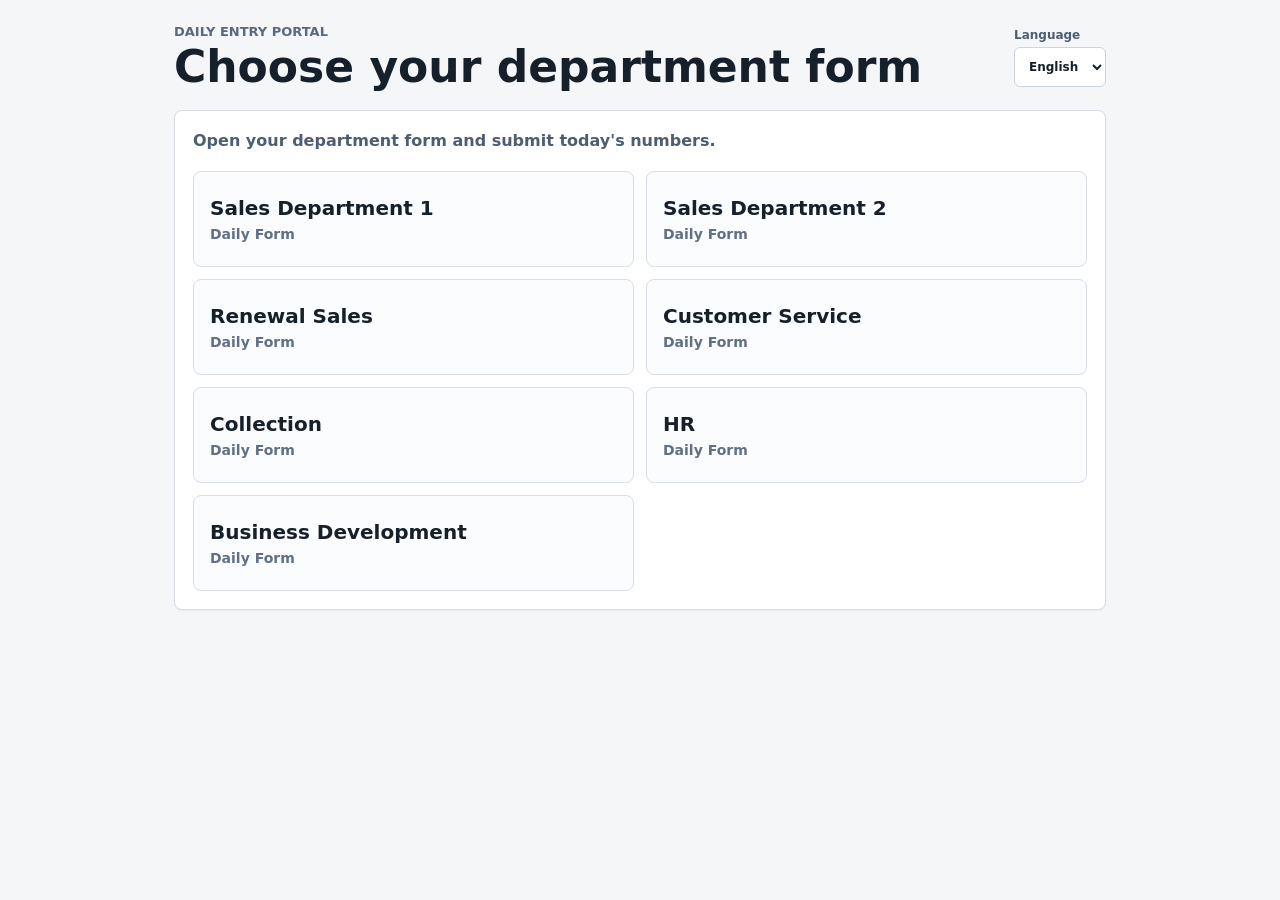
==== commit e6f204ee: "Bust cached dashboard scripts" ====
--- a/index.html
+++ b/index.html
@@ -61,7 +61,7 @@
       </section>
     </main>
 
-    <script src="config.js"></script>
-    <script src="portal.js"></script>
+    <script src="config.js?v=20260625-2"></script>
+    <script src="portal.js?v=20260625-2"></script>
   </body>
 </html>
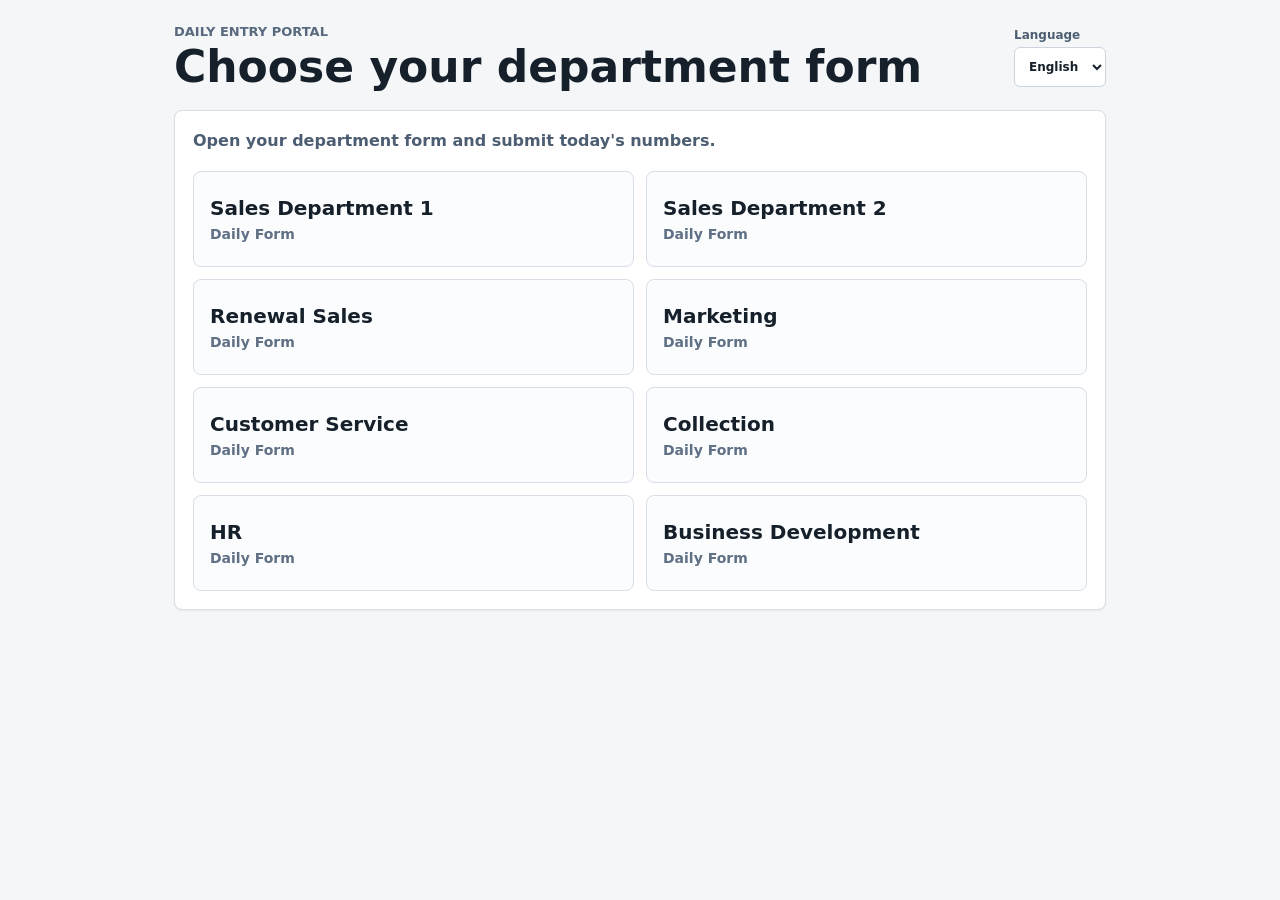
==== commit 9c8a0dd6: "Split renewal sales and add marketing leads" ====
--- a/index.html
+++ b/index.html
@@ -4,7 +4,7 @@
     <meta charset="UTF-8" />
     <meta name="viewport" content="width=device-width, initial-scale=1.0" />
     <title>Daily Department Forms</title>
-    <link rel="stylesheet" href="styles.css" />
+    <link rel="stylesheet" href="styles.css?v=20260702-9" />
   </head>
   <body>
     <main class="app-shell portal-shell">
@@ -41,6 +41,10 @@
             <strong data-i18n="Renewal Sales">Renewal Sales</strong>
             <span data-i18n="Daily Form">Daily Form</span>
           </a>
+          <a href="form.html?department=marketing">
+            <strong data-i18n="Marketing">Marketing</strong>
+            <span data-i18n="Daily Form">Daily Form</span>
+          </a>
           <a href="form.html?department=service">
             <strong data-i18n="Customer Service">Customer Service</strong>
             <span data-i18n="Daily Form">Daily Form</span>
@@ -62,6 +66,6 @@
     </main>
 
     <script src="config.js?v=20260625-2"></script>
-    <script src="portal.js?v=20260625-2"></script>
+    <script src="portal.js?v=20260702-9"></script>
   </body>
 </html>
--- a/styles.css
+++ b/styles.css
@@ -90,6 +90,39 @@
   padding: 0 10px;
   color: #16202a;
   background: #ffffff;
+}
+
+.inline-edit-status {
+  min-height: 40px;
+  display: inline-flex;
+  align-items: center;
+  align-self: end;
+  border: 1px solid #d8dee6;
+  border-radius: 6px;
+  padding: 0 12px;
+  color: #4d5e72;
+  background: #ffffff;
+  font-size: 12px;
+  font-weight: 800;
+  white-space: nowrap;
+}
+
+.inline-edit-status[data-mode="saving"] {
+  border-color: #d6b21e;
+  color: #4f3f00;
+  background: #fffbe8;
+}
+
+.inline-edit-status[data-mode="saved"] {
+  border-color: #1f7a4d;
+  color: #0f5f41;
+  background: #f1fbf5;
+}
+
+.inline-edit-status[data-mode="error"] {
+  border-color: #c83b3b;
+  color: #9b1c1c;
+  background: #fff1f1;
 }
 
 [dir="rtl"] {
@@ -207,7 +240,15 @@
 
 .department-grid {
   grid-template-columns: repeat(4, minmax(0, 1fr));
+  align-items: start;
   margin-bottom: 16px;
+}
+
+.department-column {
+  min-width: 0;
+  display: grid;
+  align-content: start;
+  gap: 16px;
 }
 
 .visual-grid,
@@ -263,6 +304,11 @@
   background: #fff9ed;
 }
 
+.metric-card-service {
+  border-color: #315a8a;
+  background: #f4f7fc;
+}
+
 .daily-mark-card {
   border-color: #9aa8b7;
   background: #f7f9fb;
@@ -286,6 +332,82 @@
 .marker-card-great {
   border-color: #1f7a4d;
   background: #f1fbf5;
+}
+
+.weekly-overview {
+  display: grid;
+  gap: 10px;
+  margin: -2px 0 16px;
+  border: 1px solid #dce6f3;
+  border-radius: 8px;
+  padding: 12px;
+  background: #f6f9fd;
+}
+
+.weekly-overview-header {
+  display: flex;
+  align-items: center;
+  justify-content: space-between;
+  gap: 12px;
+}
+
+.weekly-overview-header strong {
+  display: inline-flex;
+  align-items: center;
+  min-height: 24px;
+  border-radius: 999px;
+  padding: 0 10px;
+  color: #ffffff;
+  background: #315a8a;
+  font-size: 12px;
+  font-weight: 900;
+  text-transform: uppercase;
+}
+
+.weekly-overview-header span {
+  color: #4e6380;
+  font-size: 12px;
+  font-weight: 900;
+  direction: ltr;
+}
+
+.weekly-overview-grid {
+  display: grid;
+  grid-template-columns: repeat(auto-fit, minmax(120px, 1fr));
+  gap: 8px;
+}
+
+.weekly-overview-item {
+  min-height: 58px;
+  display: grid;
+  align-content: space-between;
+  gap: 6px;
+  border: 1px solid #dce6f3;
+  border-radius: 6px;
+  padding: 8px;
+  background: #ffffff;
+}
+
+.weekly-overview-item span {
+  color: #607085;
+  font-size: 11px;
+  font-weight: 800;
+}
+
+.weekly-overview-item strong {
+  color: #111827;
+  font-size: 18px;
+  line-height: 1.05;
+}
+
+.weekly-overview-money {
+  border-color: #b9dfc7;
+  background: #f7fcf8;
+}
+
+.weekly-overview-service {
+  border-color: #bfd1e8;
+  background: #f5f8fd;
 }
 
 .marker-legend {
@@ -488,10 +610,11 @@
   gap: 10px;
 }
 
-.mini-metrics div {
+.mini-metrics > div {
   min-height: 76px;
   display: grid;
-  align-content: space-between;
+  grid-template-rows: auto auto;
+  align-items: stretch;
   gap: 8px;
   border: 1px solid #edf1f5;
   border-radius: 6px;
@@ -499,9 +622,201 @@
   background: #fbfcfd;
 }
 
-.mini-metrics strong {
+.mini-metrics > div > strong {
+  display: flex;
+  align-items: end;
+  width: 100%;
+  min-height: 24px;
   font-size: 20px;
   line-height: 1.1;
+  text-align: inherit;
+}
+
+.mini-metrics > div > span {
+  min-width: 0;
+}
+
+.metric-editable {
+  border-color: #d6eadb;
+}
+
+.metric-editable > strong {
+  width: 100%;
+  min-width: 0;
+  border-radius: 5px;
+  padding: 4px 6px;
+  margin: 0;
+  cursor: pointer;
+  outline: 0;
+  white-space: nowrap;
+  overflow: hidden;
+}
+
+.metric-editable > strong:hover,
+.metric-editable > strong:focus {
+  background: #e9f8ee;
+  box-shadow: 0 0 0 2px #9ac7b0;
+}
+
+.metric-readonly > strong {
+  cursor: default;
+}
+
+.metric-edit-input {
+  width: 100%;
+  min-width: 0;
+  min-height: 31px;
+  border: 2px solid #111827;
+  border-radius: 5px;
+  padding: 3px 6px;
+  color: #111827;
+  background: #ffffff;
+  font: inherit;
+  font-size: 20px;
+  font-weight: 900;
+  line-height: 1.1;
+  text-align: inherit;
+}
+
+.metric-is-editing {
+  border-color: #111827;
+  background: #ffffff;
+}
+
+.weekly-metrics {
+  display: grid;
+  gap: 10px;
+  margin-top: 14px;
+  border: 1px solid #dce6f3;
+  border-radius: 8px;
+  padding: 10px;
+  background: #f6f9fd;
+}
+
+.weekly-title {
+  display: flex;
+  align-items: center;
+  justify-content: space-between;
+  gap: 10px;
+}
+
+.weekly-title strong {
+  display: inline-flex;
+  align-items: center;
+  min-height: 24px;
+  border-radius: 999px;
+  padding: 0 10px;
+  color: #ffffff;
+  background: #315a8a;
+  font-size: 12px;
+  text-transform: uppercase;
+}
+
+.weekly-title small {
+  color: #607085;
+  font-size: 12px;
+  font-weight: 800;
+}
+
+.weekly-box-grid {
+  display: grid;
+  grid-template-columns: repeat(2, minmax(0, 1fr));
+  gap: 8px;
+}
+
+.weekly-box {
+  min-height: 54px;
+  display: flex;
+  flex-direction: column;
+  justify-content: space-between;
+  gap: 6px;
+  border: 1px solid #dce6f3;
+  border-radius: 6px;
+  padding: 8px;
+  background: #ffffff;
+}
+
+.weekly-box span {
+  color: #607085;
+  font-size: 11px;
+  font-weight: 800;
+}
+
+.weekly-box strong {
+  color: #16324f;
+  font-size: 16px;
+  line-height: 1.1;
+}
+
+.layout-panel {
+  grid-column: 1 / -1;
+}
+
+.layout-settings {
+  display: grid;
+  grid-template-columns: minmax(240px, 0.6fr) minmax(0, 1.4fr);
+  gap: 16px;
+}
+
+.layout-settings h3,
+.layout-department h4 {
+  margin: 0 0 8px;
+  color: #344154;
+  font-size: 14px;
+}
+
+.department-layout-list {
+  display: grid;
+  grid-template-columns: repeat(2, minmax(0, 1fr));
+  gap: 12px;
+}
+
+.layout-list {
+  display: grid;
+  gap: 8px;
+}
+
+.layout-item {
+  min-height: 40px;
+  display: flex;
+  align-items: center;
+  justify-content: space-between;
+  gap: 10px;
+  border: 1px solid #d8dee6;
+  border-radius: 6px;
+  padding: 8px 10px;
+  background: #fbfcfd;
+  cursor: grab;
+  user-select: none;
+}
+
+.layout-item:active {
+  cursor: grabbing;
+}
+
+.layout-item.is-dragging {
+  opacity: 0.55;
+}
+
+.layout-item input {
+  width: 18px;
+  height: 18px;
+  flex: 0 0 auto;
+}
+
+.layout-item span {
+  flex: 1 1 auto;
+  color: #16202a;
+  font-size: 13px;
+  font-weight: 800;
+}
+
+.layout-item em {
+  color: #7c8b9a;
+  font-size: 11px;
+  font-style: normal;
+  font-weight: 900;
+  text-transform: uppercase;
 }
 
 .bar-list {
@@ -619,6 +934,10 @@
     grid-template-columns: repeat(3, minmax(0, 1fr));
   }
 
+  .weekly-overview-grid {
+    grid-template-columns: repeat(4, minmax(0, 1fr));
+  }
+
   .department-grid {
     grid-template-columns: repeat(2, minmax(0, 1fr));
   }
@@ -637,19 +956,19 @@
 
 @media (max-width: 620px) {
   :root {
-    background: #ffffff;
+    background: #eef2f6;
   }
 
   .app-shell {
-    padding: 14px;
+    padding: 10px;
   }
 
   .topbar {
     position: sticky;
     top: 0;
     z-index: 10;
-    margin: -14px -14px 14px;
-    padding: 14px;
+    margin: -10px -10px 10px;
+    padding: 10px;
     border-bottom: 1px solid #e5eaf0;
     background: rgba(255, 255, 255, 0.96);
     backdrop-filter: blur(8px);
@@ -664,31 +983,40 @@
 
   .date-panel {
     display: grid;
-    grid-template-columns: 1fr;
+    grid-template-columns: minmax(0, 1fr) minmax(0, 1fr);
     align-items: stretch;
-    gap: 8px;
+    gap: 6px;
   }
 
   h1 {
-    font-size: 28px;
+    font-size: 22px;
     line-height: 1.1;
   }
 
   h2 {
-    font-size: 17px;
+    font-size: 15px;
   }
 
   .eyebrow {
-    font-size: 12px;
+    font-size: 11px;
   }
 
   .date-panel input,
+  .date-panel select,
   .primary-button,
   .danger-button,
   .secondary-button,
   .secondary-link {
     width: 100%;
-    min-height: 48px;
+    min-height: 38px;
+  }
+
+  #exportHtml,
+  #inlineEditStatus,
+  .link-grid,
+  .visual-grid,
+  .management-grid {
+    display: none;
   }
 
   .link-grid a {
@@ -699,39 +1027,80 @@
 
   .summary-grid,
   .department-grid,
-  .link-grid,
   .portal-grid,
   .form-grid,
-  .settings-grid,
+  .settings-grid {
+    grid-template-columns: 1fr;
+  }
+
+  .summary-grid {
+    grid-template-columns: repeat(2, minmax(0, 1fr));
+  }
+
+  .weekly-overview {
+    margin-bottom: 8px;
+    padding: 10px;
+  }
+
+  .weekly-overview-header {
+    align-items: flex-start;
+    flex-direction: column;
+    gap: 6px;
+  }
+
+  .weekly-overview-grid {
+    grid-template-columns: repeat(2, minmax(0, 1fr));
+    gap: 6px;
+  }
+
+  .weekly-overview-item {
+    min-height: 50px;
+    padding: 7px;
+  }
+
+  .weekly-overview-item strong {
+    font-size: 16px;
+  }
+
   .mini-metrics {
-    grid-template-columns: 1fr;
+    grid-template-columns: repeat(2, minmax(0, 1fr));
+    gap: 6px;
   }
 
   .summary-grid,
-  .department-grid,
-  .visual-grid,
-  .management-grid {
-    gap: 12px;
+  .department-grid {
+    gap: 8px;
+    margin-bottom: 8px;
   }
 
   .metric-card {
-    min-height: 104px;
-    padding: 14px;
+    min-height: 72px;
+    padding: 10px;
   }
 
   .metric-card strong {
-    font-size: 28px;
+    font-size: 23px;
+  }
+
+  .metric-card span,
+  .metric-card small,
+  .mini-metrics span,
+  .weekly-title small,
+  .panel-header span,
+  .bar-meta,
+  .risk-list span {
+    font-size: 11px;
   }
 
   .department-card,
   .panel {
-    padding: 14px;
-    border-radius: 0;
-    margin-right: -14px;
-    margin-left: -14px;
-    border-right: 0;
-    border-left: 0;
-    box-shadow: none;
+    padding: 10px;
+    border-radius: 8px;
+    margin-right: 0;
+    margin-left: 0;
+    border-right: 1px solid #d8dee6;
+    border-left: 1px solid #d8dee6;
+    box-shadow: 0 1px 2px rgba(16, 24, 40, 0.04);
   }
 
   .form-shell .panel {
@@ -772,8 +1141,35 @@
     font-size: 18px;
   }
 
-  .mini-metrics div {
-    min-height: 68px;
+  .mini-metrics > div {
+    min-height: 52px;
+    gap: 4px;
+    padding: 7px;
+  }
+
+  .mini-metrics > div > strong {
+    font-size: 17px;
+  }
+
+  .metric-edit-input {
+    min-height: 28px;
+    font-size: 17px;
+  }
+
+  .department-header,
+  .panel-header {
+    gap: 8px;
+    margin-bottom: 8px;
+  }
+
+  .marker {
+    padding: 4px 8px;
+    font-size: 11px;
+  }
+
+  .marker-legend {
+    margin: -2px 0 8px;
+    gap: 5px;
   }
 
   .bar-row {
